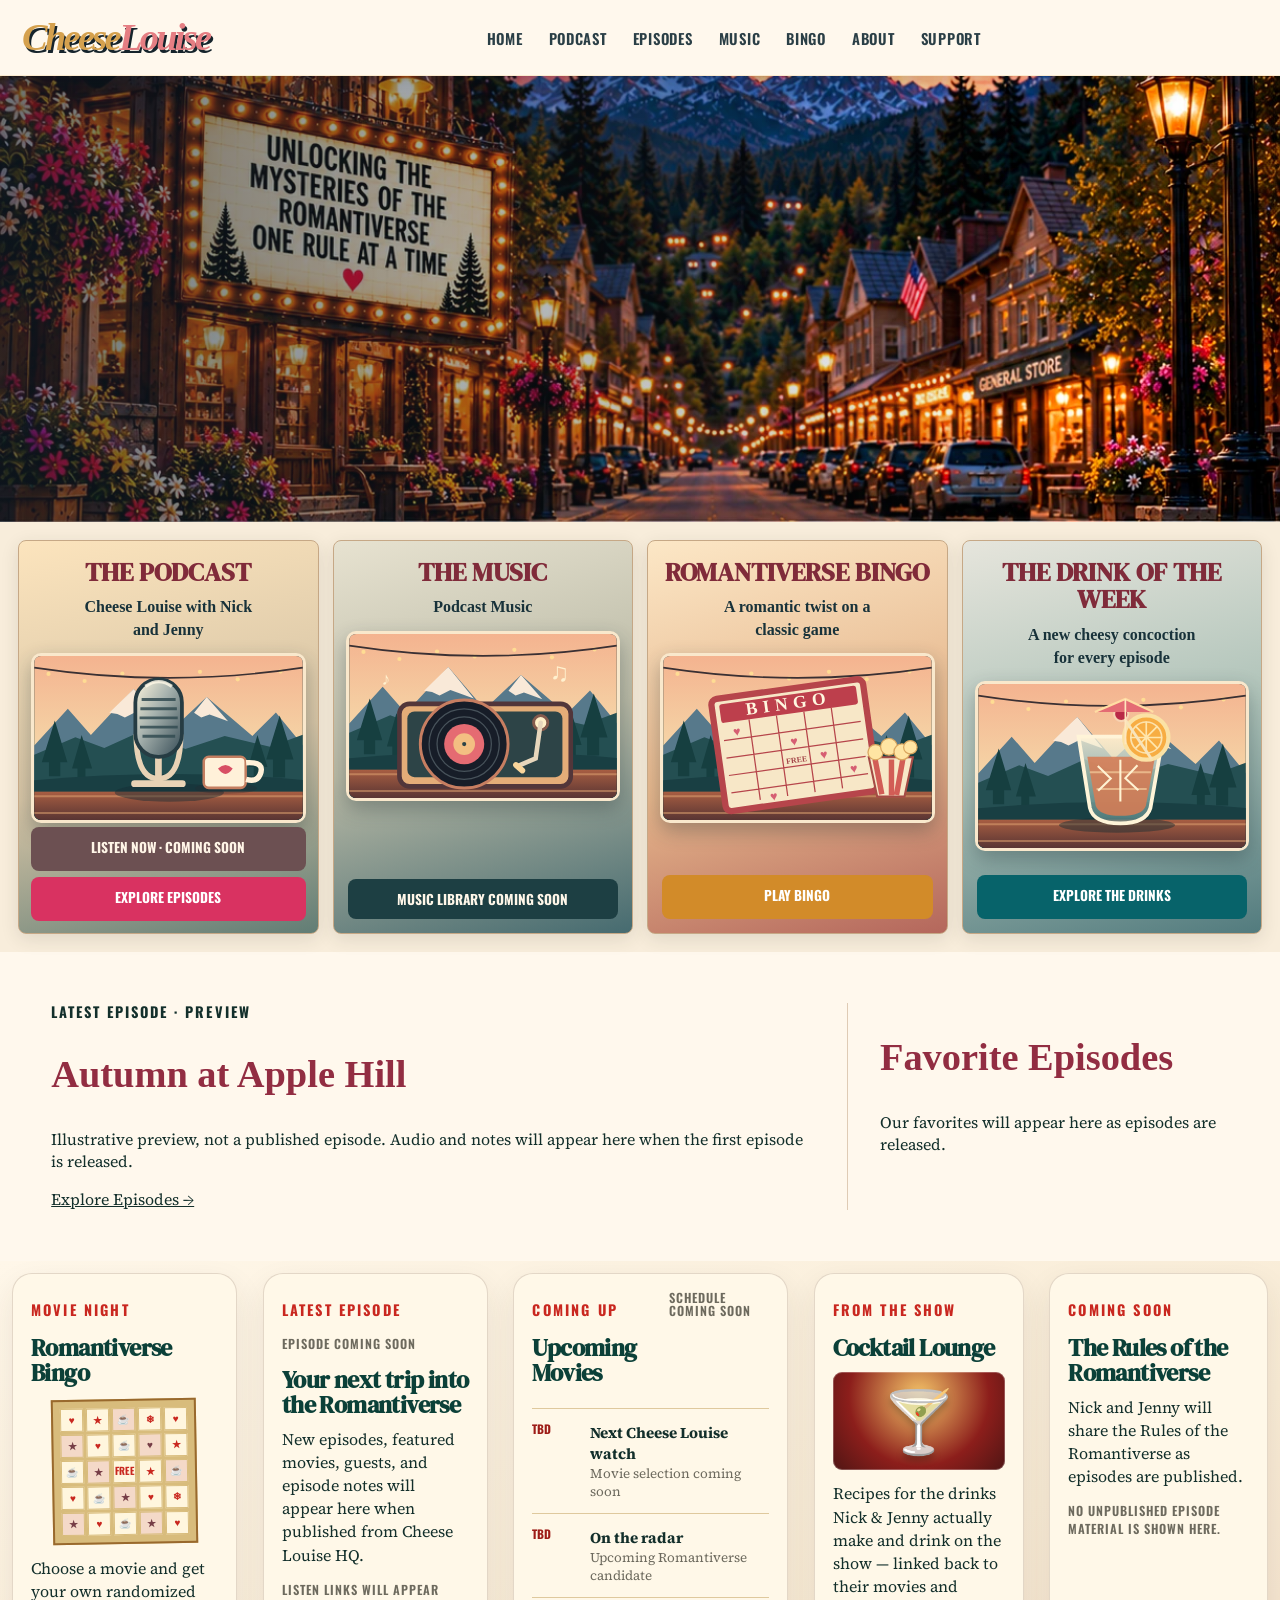
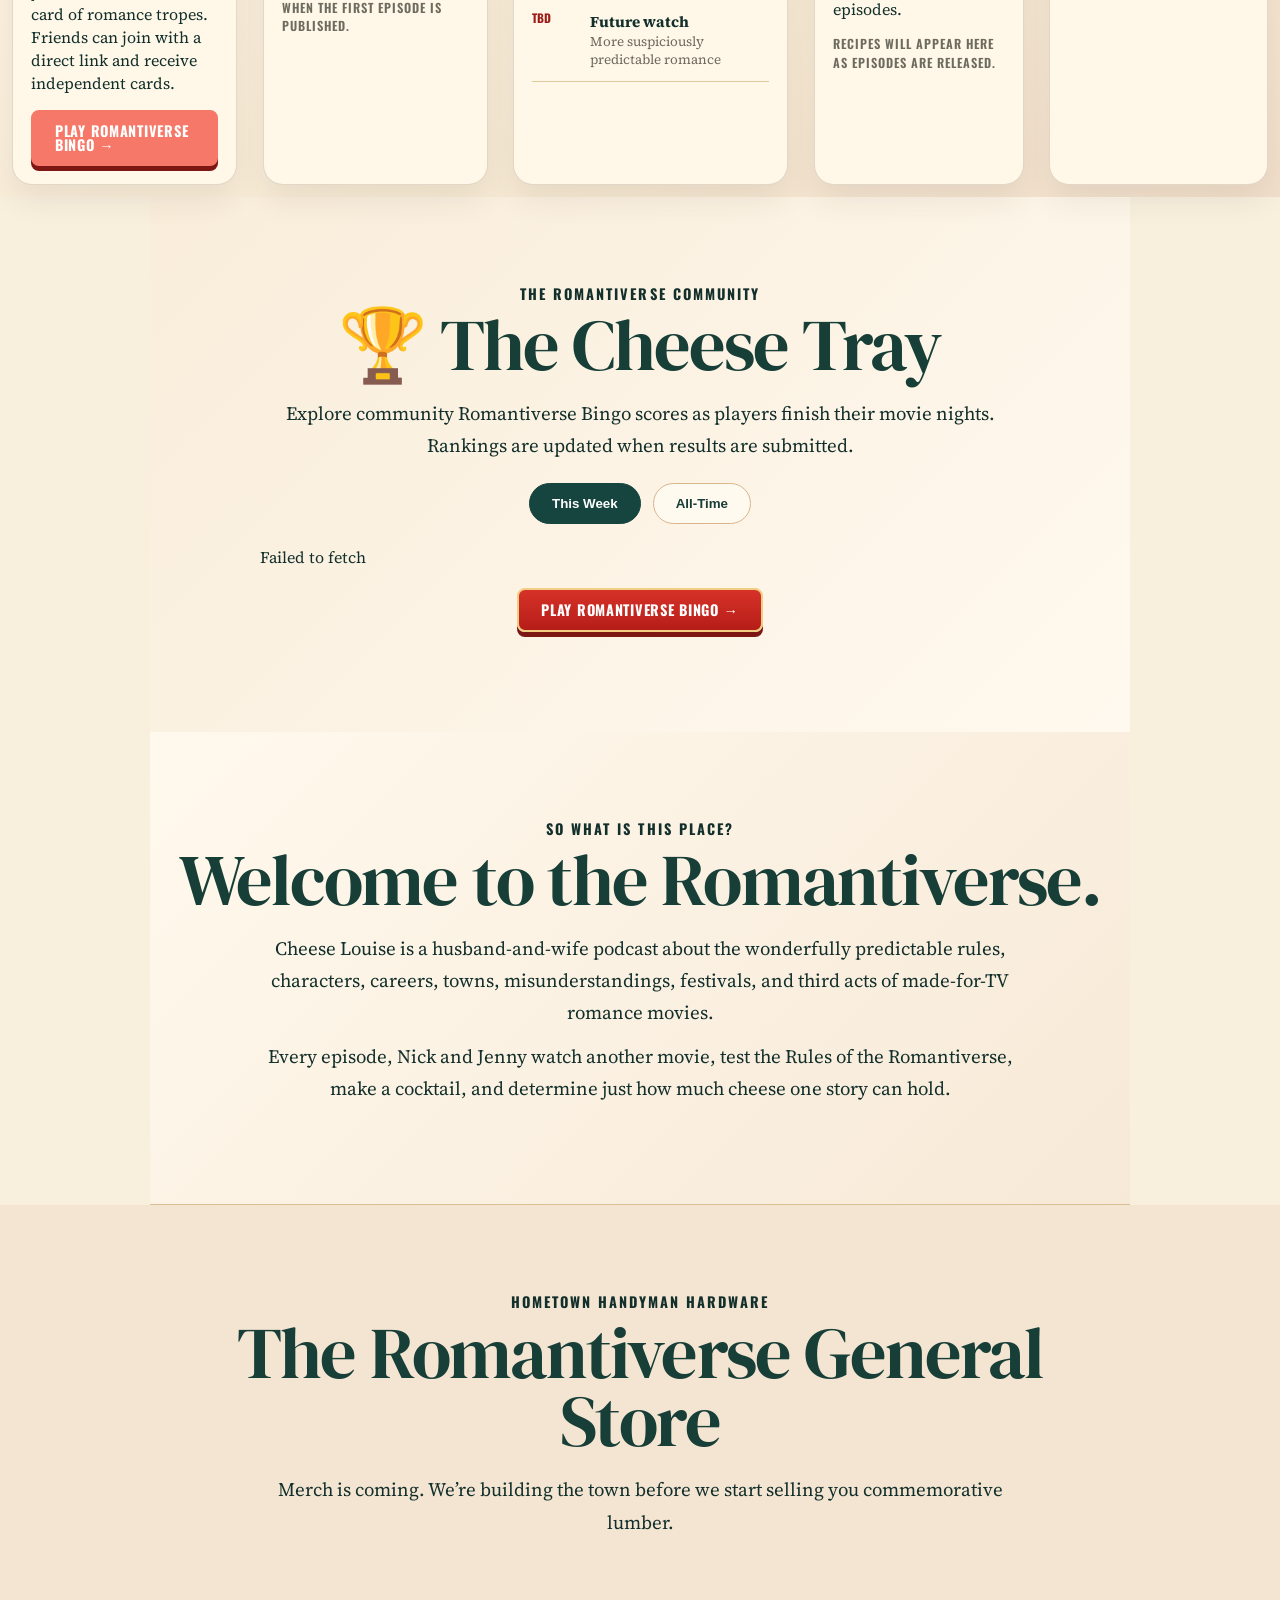
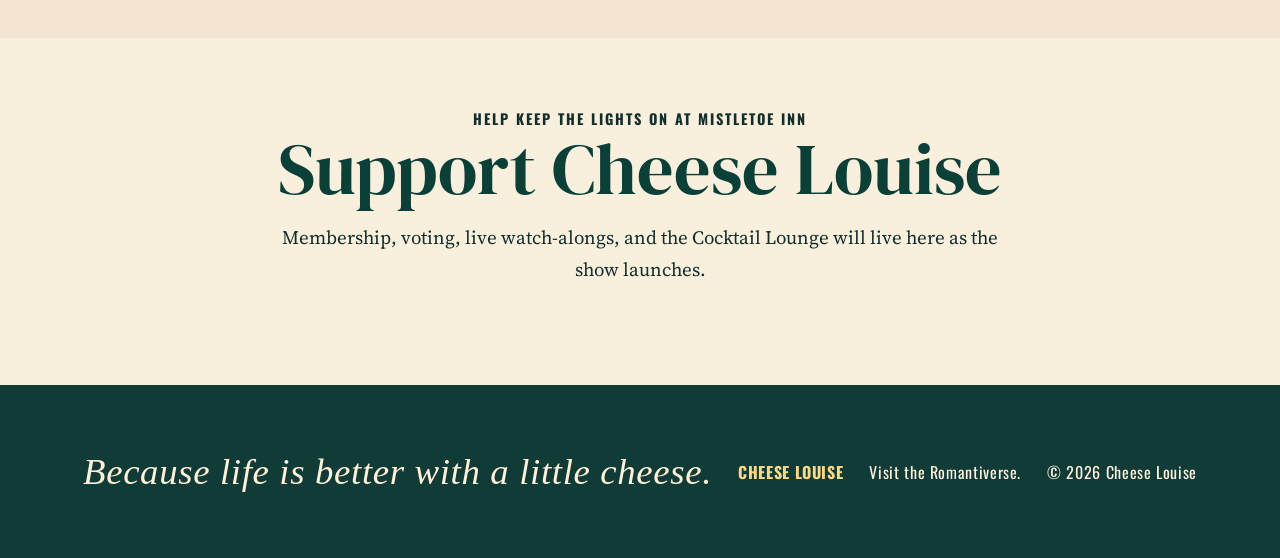
==== preview/index.html @ c1e7d3dd "Add isolated noindex public mobile preview of approved mountain-town homepage" ====
<!doctype html>
<html lang="en">
<head>
  <meta charset="utf-8" />
  <meta name="viewport" content="width=device-width, initial-scale=1" />
  <meta name="robots" content="noindex,nofollow" />
  <meta name="theme-color" content="#0b4038" />
  <meta name="description" content="Visit the Romantiverse with Cheese Louise — podcast news, Romantiverse Bingo, upcoming movies, and cocktails from the show." />
  <title>Cheese Louise — Visit the Romantiverse</title>
  <meta property="og:type" content="website" />
  <meta property="og:site_name" content="Cheese Louise" />
  <meta property="og:title" content="Cheese Louise — Visit the Romantiverse" />
  <meta property="og:description" content="Join Nick and Jenny in the Romantiverse: made-for-TV romance, Romantiverse Bingo, original music, and cocktails. Podcast episodes coming soon." />
  <meta name="twitter:card" content="summary" />
  <link rel="preconnect" href="https://fonts.googleapis.com" />
  <link rel="preconnect" href="https://fonts.gstatic.com" crossorigin />
  <link href="https://fonts.googleapis.com/css2?family=DM+Serif+Display:ital@0;1&family=Oswald:wght@400;500;600;700&family=Source+Serif+4:opsz,wght@8..60,400;8..60,600;8..60,700&display=swap" rel="stylesheet" />
  <link rel="stylesheet" href="styles.css" />
  <link rel="stylesheet" href="cinematic-theme.css?v=1" />
  <link rel="stylesheet" href="mountain-home.css?v=3" />
</head>
<body>
  <a class="skip-link" href="#features">Skip to content</a>
  <header class="site-header" data-header>
    <a class="brand-mark" href="#home" aria-label="Cheese Louise home">Cheese<span>Louise</span></a>
    <button class="menu-button" type="button" aria-label="Open menu" aria-expanded="false" data-menu-button>MENU</button>
    <nav class="main-nav" data-nav aria-label="Main navigation">
      <a class="active" href="#home">Home</a><a href="#podcast">Podcast</a><a href="#episodes">Episodes</a>
      <a href="#music">Music</a><a href="https://moldavite333.github.io/Romantiverse-Bingo-App/">Bingo</a>
      <a href="#about">About</a><a href="#support">Support</a>
    </nav>
  </header>
  <main id="home">
    <section class="hero" aria-labelledby="hero-title">
      <div class="hero-backdrop" aria-hidden="true"></div>
      <div class="hero-copy"><h1 id="hero-title">Unlocking the Mysteries of the Romantiverse<br>One Rule at a Time</h1></div>
    </section>
    <section class="homepage-features" id="features" aria-label="Explore Cheese Louise">
      <article class="homepage-tile tile-podcast" id="podcast"><h2>The Podcast</h2><p>Cheese Louise with Nick and Jenny</p><div class="tile-art" aria-hidden="true"><img src="assets/podcast-art.svg" alt="" loading="lazy" decoding="async"></div><div class="tile-actions"><span class="tile-action-placeholder" aria-label="Listen Now: first episode coming soon">Listen Now · Coming Soon</span><a href="#episodes">Explore Episodes</a></div></article>
      <article class="homepage-tile tile-music" id="music"><h2>The Music</h2><p>Podcast Music</p><div class="tile-art" aria-hidden="true"><img src="assets/music-art.svg" alt="" loading="lazy" decoding="async"></div><span class="tile-status">Music library coming soon</span></article>
      <article class="homepage-tile tile-bingo"><h2>Romantiverse Bingo</h2><p>A romantic twist on a classic game</p><div class="tile-art" aria-hidden="true"><img src="assets/bingo-art.svg" alt="" loading="lazy" decoding="async"></div><a class="tile-link" href="https://moldavite333.github.io/Romantiverse-Bingo-App/">Play Bingo</a></article>
      <article class="homepage-tile tile-drink"><h2>The Drink of the Week</h2><p>A new cheesy concoction for every episode</p><div class="tile-art" aria-hidden="true"><img src="assets/drink-art.svg" alt="" loading="lazy" decoding="async"></div><a class="tile-link" href="#cocktails">Explore the Drinks</a></article>
    </section>
    <section class="episode-spotlight" aria-labelledby="spotlight-title"><div><p class="section-kicker">Latest Episode · Preview</p><h2 id="spotlight-title">Autumn at Apple Hill</h2><p>Illustrative preview, not a published episode. Audio and notes will appear here when the first episode is released.</p><a href="#episodes">Explore Episodes →</a></div><div><h2>Favorite Episodes</h2><p>Our favorites will appear here as episodes are released.</p></div></section>
    <section class="weekly-strip" aria-label="This week in the Romantiverse">
      <article class="feature-card bingo-card" id="bingo">
        <p class="card-kicker">Movie Night</p>
        <h2>Romantiverse Bingo</h2>
        <div class="mini-bingo" aria-hidden="true">
          <span>♥</span><span>★</span><span>☕</span><span>❄</span><span>♥</span>
          <span>★</span><span>♥</span><span>☕</span><span>♥</span><span>★</span>
          <span>☕</span><span>★</span><span>FREE</span><span>★</span><span>☕</span>
          <span>♥</span><span>☕</span><span>★</span><span>♥</span><span>❄</span>
          <span>★</span><span>♥</span><span>☕</span><span>★</span><span>♥</span>
        </div>
        <p>Choose a movie and get your own randomized card of romance tropes. Friends can join with a direct link and receive independent cards.</p>
        <a class="button button-primary full" href="https://moldavite333.github.io/Romantiverse-Bingo-App/">Play Romantiverse Bingo →</a>
      </article>

      <article class="feature-card" id="episodes">
        <p class="card-kicker">Latest Episode</p>
        <p class="meta">Episode coming soon</p>
        <h2>Your next trip into the Romantiverse</h2>
        <p>New episodes, featured movies, guests, and episode notes will appear here when published from Cheese Louise HQ.</p>
        <p class="meta">Listen links will appear when the first episode is published.</p>
      </article>

      <article class="feature-card movies-card" id="movies">
        <div class="card-heading-row">
          <div>
            <p class="card-kicker">Coming Up</p>
            <h2>Upcoming Movies</h2>
          </div>
          <span class="meta">Schedule coming soon</span>
        </div>
        <div class="movie-list">
          <div><time>TBD</time><strong>Next Cheese Louise watch</strong><small>Movie selection coming soon</small></div>
          <div><time>TBD</time><strong>On the radar</strong><small>Upcoming Romantiverse candidate</small></div>
          <div><time>TBD</time><strong>Future watch</strong><small>More suspiciously predictable romance</small></div>
        </div>
      </article>

      <article class="feature-card" id="cocktails">
        <p class="card-kicker">From the Show</p>
        <h2>Cocktail Lounge</h2>
        <div class="cocktail-illustration" aria-hidden="true"><span>🍸</span></div>
        <p>Recipes for the drinks Nick & Jenny actually make and drink on the show — linked back to their movies and episodes.</p>
        <p class="meta">Recipes will appear here as episodes are released.</p>
      </article>

      <article class="feature-card" id="rules">
        <p class="card-kicker">Coming Soon</p>
        <h2>The Rules of the Romantiverse</h2>
        <p>Nick and Jenny will share the Rules of the Romantiverse as episodes are published.</p>
        <p class="meta">No unpublished episode material is shown here.</p>
      </article>
    </section>

<section class="content-section cheese-tray-section" id="cheese-tray">
      <p class="section-kicker">The Romantiverse Community</p>
      <h2>🏆 The Cheese Tray</h2>
      <p>Explore community Romantiverse Bingo scores as players finish their movie nights. Rankings are updated when results are submitted.</p>
      <div class="tray-period-buttons"><button type="button" data-tray-period="week" aria-pressed="true">This Week</button><button type="button" data-tray-period="all" aria-pressed="false">All-Time</button></div>
      <div data-cheese-tray role="status" aria-live="polite">Loading community rankings…</div>
      <p><a class="button button-primary" href="https://moldavite333.github.io/Romantiverse-Bingo-App/">Play Romantiverse Bingo →</a></p>
    </section>
    <section class="content-section concept-section" id="about">
      <p class="section-kicker">So what is this place?</p>
      <h2>Welcome to the Romantiverse.</h2>
      <p>Cheese Louise is a husband-and-wife podcast about the wonderfully predictable rules, characters, careers, towns, misunderstandings, festivals, and third acts of made-for-TV romance movies.</p>
      <p>Every episode, Nick and Jenny watch another movie, test the Rules of the Romantiverse, make a cocktail, and determine just how much cheese one story can hold.</p>
    </section>

    <section class="content-section shop-placeholder" id="shop">
      <p class="section-kicker">Hometown Handyman Hardware</p>
      <h2>The Romantiverse General Store</h2>
      <p>Merch is coming. We’re building the town before we start selling you commemorative lumber.</p>
    </section>

    <section class="support-section" id="support">
      <p class="section-kicker">Help keep the lights on at Mistletoe Inn</p>
      <h2>Support Cheese Louise</h2>
      <p>Membership, voting, live watch-alongs, and the Cocktail Lounge will live here as the show launches.</p>
    </section>
  </main>

  <footer><p class="footer-tagline">Because life is better with a little cheese.</p>
    <strong>Cheese Louise</strong>
    <span>Visit the Romantiverse.</span>
    <span>© <span data-year></span> Cheese Louise</span>
  </footer>

  <div class="toast" role="status" aria-live="polite" data-toast></div>
  <script src="app.js?v=20261023a"></script>
  <script src="cheese-tray.js?v=1" defer></script>
</body>
</html>
---- preview/styles.css ----
:root {
  --forest: #0b4038;
  --forest-2: #082e29;
  --pine: #0e5a4e;
  --red: #c9271f;
  --red-dark: #9d1c17;
  --cream: #f6e7c7;
  --paper: #fff8e8;
  --gold: #d7a843;
  --ink: #18322d;
  --muted: #6d6a5e;
  --sky: #75c7de;
  --shadow: 0 14px 35px rgba(16, 42, 35, .18);
}

* { box-sizing: border-box; }
html { scroll-behavior: smooth; }
body {
  margin: 0;
  color: var(--ink);
  background: #f5ecd9;
  font-family: "Source Serif 4", Georgia, serif;
}
a { color: inherit; }
button, a { -webkit-tap-highlight-color: transparent; }

.site-header {
  position: sticky;
  top: 0;
  z-index: 50;
  min-height: 62px;
  display: grid;
  grid-template-columns: auto 1fr auto;
  align-items: center;
  gap: 18px;
  padding: 0 22px;
  background: rgba(8, 46, 41, .97);
  border-bottom: 1px solid rgba(255,255,255,.14);
  color: white;
  box-shadow: 0 8px 24px rgba(0,0,0,.12);
}
.brand-mark {
  width: 46px;
  height: 46px;
  display: grid;
  place-items: center;
  text-decoration: none;
  background: var(--red);
  border: 2px solid var(--cream);
  font-family: Oswald, sans-serif;
  font-weight: 700;
  letter-spacing: .08em;
  transform: translateY(6px);
  box-shadow: 0 5px 0 #7d1613;
}
.main-nav {
  display: flex;
  align-items: center;
  justify-content: center;
  gap: 26px;
  font: 600 .92rem/1 Oswald, sans-serif;
  text-transform: uppercase;
  letter-spacing: .05em;
}
.main-nav a {
  padding: 22px 0 18px;
  text-decoration: none;
  opacity: .9;
  border-bottom: 3px solid transparent;
}
.main-nav a:hover,
.main-nav a.active { color: #fff4cf; border-bottom-color: var(--gold); }
.support-button {
  text-decoration: none;
  background: var(--cream);
  color: var(--ink);
  border: 2px solid #b67f35;
  border-radius: 9px;
  padding: 10px 14px;
  font: 700 .82rem/1 Oswald, sans-serif;
  text-transform: uppercase;
  letter-spacing: .06em;
  box-shadow: inset 0 0 0 2px rgba(255,255,255,.5), 0 4px 0 #754c22;
}
.support-button span { color: var(--red); }
.menu-button { display: none; }

.hero {
  position: relative;
  overflow: hidden;
  min-height: 700px;
  border-bottom: 8px solid #e8d2aa;
  background:
    linear-gradient(to bottom, rgba(117,199,222,.95) 0 31%, rgba(111,157,94,.9) 31% 58%, rgba(218,192,130,.95) 58% 100%);
}
.hero::before {
  content: "";
  position: absolute;
  inset: 0;
  background:
    radial-gradient(circle at 88% 14%, rgba(255,218,91,.85) 0 4%, transparent 4.2%),
    linear-gradient(154deg, transparent 0 30%, rgba(255,255,255,.85) 30% 33%, transparent 33% 100%),
    linear-gradient(206deg, transparent 0 28%, rgba(255,255,255,.7) 28% 31%, transparent 31% 100%);
  opacity: .6;
  pointer-events: none;
}
.hero-backdrop {
  position: absolute;
  inset: 0;
  background-image: url("assets/romantiverse-town.jpg");
  background-size: cover;
  background-position: center top;
  opacity: .12;
  mix-blend-mode: multiply;
}
.hero-copy {
  position: relative;
  z-index: 4;
  text-align: center;
  padding: 28px 20px 0;
  max-width: 980px;
  margin: 0 auto;
}
.eyebrow,
.section-kicker,
.card-kicker,
.town-hint {
  margin: 0;
  font: 700 .9rem/1.2 Oswald, sans-serif;
  text-transform: uppercase;
  letter-spacing: .14em;
}
.eyebrow {
  display: inline-block;
  padding: 8px 22px;
  color: var(--forest);
  background: var(--paper);
  border-radius: 4px;
  transform: rotate(-1deg);
  box-shadow: 0 4px 0 rgba(113,70,34,.2);
}
.hero h1 {
  margin: -2px 0 0;
  color: var(--red);
  font-family: "DM Serif Display", Georgia, serif;
  font-size: clamp(4.8rem, 10vw, 9rem);
  line-height: .88;
  letter-spacing: -.055em;
  text-shadow:
    0 3px 0 #f9e9b9,
    0 7px 0 #d7a843,
    0 12px 18px rgba(78,41,18,.2);
}
.tagline {
  display: inline-block;
  margin: 6px 0 16px;
  padding: 7px 16px 6px;
  background: rgba(255,248,232,.94);
  font: 700 .95rem/1.35 Oswald, sans-serif;
  text-transform: uppercase;
  letter-spacing: .045em;
  transform: rotate(.5deg);
  border-radius: 3px;
}
.hero-actions { display: flex; justify-content: center; gap: 14px; flex-wrap: wrap; }
.button {
  min-height: 44px;
  display: inline-flex;
  align-items: center;
  justify-content: center;
  gap: 9px;
  padding: 12px 22px;
  border: 0;
  border-radius: 8px;
  text-decoration: none;
  cursor: pointer;
  font: 700 .9rem/1 Oswald, sans-serif;
  text-transform: uppercase;
  letter-spacing: .05em;
  transition: transform .15s ease, box-shadow .15s ease, filter .15s ease;
}
.button:hover { transform: translateY(-2px); filter: saturate(1.1); }
.button-primary {
  color: white;
  background: linear-gradient(#d63228, #b61d18);
  border: 2px solid #f1ce83;
  box-shadow: 0 5px 0 #7d1714;
}
.button-paper {
  color: var(--ink);
  background: var(--paper);
  border: 2px solid #9b6a32;
  box-shadow: 0 5px 0 #77502c;
}
.button.full { width: 100%; }

.town {
  position: relative;
  z-index: 3;
  width: min(1500px, 100%);
  height: 445px;
  margin: 12px auto 0;
}
.town::before,
.town::after {
  content: "";
  position: absolute;
  left: 0;
  right: 0;
  pointer-events: none;
}
.town::before {
  bottom: 0;
  height: 290px;
  background:
    radial-gradient(ellipse at 18% 90%, #6fb2c5 0 12%, transparent 12.5%),
    radial-gradient(ellipse at 47% 115%, #6ca7bd 0 16%, transparent 16.5%),
    repeating-linear-gradient(72deg, transparent 0 32px, rgba(49,93,59,.22) 33px 35px),
    linear-gradient(#5d8e54 0 50%, #bd9a62 50% 100%);
  clip-path: polygon(0 32%, 10% 12%, 21% 28%, 34% 8%, 46% 35%, 58% 12%, 72% 34%, 84% 10%, 100% 28%, 100% 100%, 0 100%);
  opacity: .9;
}
.town-hint {
  position: absolute;
  left: 50%;
  top: 22px;
  transform: translateX(-50%);
  color: rgba(18,50,43,.66);
}
.landmark {
  position: absolute;
  z-index: 3;
  width: 190px;
  min-height: 94px;
  padding: 14px 12px 12px;
  display: flex;
  flex-direction: column;
  align-items: center;
  justify-content: center;
  text-align: center;
  text-decoration: none;
  color: var(--ink);
  background:
    linear-gradient(145deg, rgba(255,248,232,.97), rgba(244,220,176,.97));
  border: 3px solid #9e6b34;
  border-radius: 8px 8px 13px 13px;
  box-shadow: 0 7px 0 #76502b, 0 16px 25px rgba(38,58,46,.18);
  transform: rotate(var(--tilt, 0deg));
  transition: transform .16s ease, filter .16s ease;
}
.landmark:hover { transform: rotate(var(--tilt, 0deg)) translateY(-5px) scale(1.03); filter: saturate(1.08); }
.landmark::before {
  content: "";
  position: absolute;
  width: 74%;
  height: 55px;
  bottom: -48px;
  left: 13%;
  background: linear-gradient(#7d3d21 0 28%, #d95b37 28% 100%);
  clip-path: polygon(0 30%, 50% 0, 100% 30%, 92% 30%, 92% 100%, 8% 100%, 8% 30%);
  z-index: -1;
  opacity: .92;
}
.landmark span {
  color: var(--red-dark);
  font: italic 700 1.2rem/1 "DM Serif Display", Georgia, serif;
}
.landmark strong {
  margin-top: 7px;
  display: inline-block;
  color: white;
  background: var(--forest);
  border-radius: 99px;
  padding: 6px 10px;
  font: 600 .72rem/1 Oswald, sans-serif;
  text-transform: uppercase;
  letter-spacing: .06em;
}
.landmark-about { left: 5%; bottom: 115px; --tilt: -1deg; }
.landmark-episodes { left: 27%; bottom: 80px; --tilt: .8deg; }
.landmark-movies { left: 45%; bottom: 28px; --tilt: -.7deg; }
.landmark-bingo { right: 26%; bottom: 122px; --tilt: 1deg; }
.landmark-cocktails { right: 5%; bottom: 92px; --tilt: -.5deg; }
.landmark-rules { left: 21%; bottom: -10px; --tilt: .5deg; }
.landmark-shop { right: 20%; bottom: -6px; --tilt: -.7deg; }

.weekly-strip {
  position: relative;
  z-index: 8;
  display: grid;
  grid-template-columns: 1.05fr 1.05fr 1.28fr .98fr 1.02fr;
  gap: 10px;
  padding: 12px;
  background: #ead4aa;
}
.feature-card {
  min-height: 330px;
  padding: 18px;
  background: var(--paper);
  border: 1px solid #d7b77d;
  border-radius: 14px;
  box-shadow: inset 0 0 0 1px rgba(255,255,255,.8);
}
.feature-card h2 {
  margin: 3px 0 10px;
  font-family: "DM Serif Display", Georgia, serif;
  color: var(--forest);
  line-height: 1.05;
}
.feature-card p { margin: 8px 0 14px; line-height: 1.45; }
.card-kicker { color: var(--red); }
.meta { color: var(--muted); font: 600 .78rem/1 Oswald, sans-serif; text-transform: uppercase; letter-spacing: .08em; }
.card-heading-row { display: flex; align-items: flex-start; justify-content: space-between; gap: 12px; }
.card-heading-row > a { font: 600 .72rem/1 Oswald, sans-serif; text-transform: uppercase; text-decoration: none; }
.mini-bingo {
  display: grid;
  grid-template-columns: repeat(5, 1fr);
  gap: 3px;
  width: 145px;
  margin: 13px auto;
  padding: 7px;
  background: #d8bc7c;
  border: 2px solid #99692d;
  transform: rotate(-1deg);
}
.mini-bingo span {
  aspect-ratio: 1;
  display: grid;
  place-items: center;
  background: #fff6de;
  color: var(--red);
  font: 700 .63rem/1 Oswald, sans-serif;
  border: 1px solid #d8bc7c;
}
.movie-list { margin-top: 12px; border-top: 1px solid #dfc99d; }
.movie-list div {
  display: grid;
  grid-template-columns: 48px 1fr;
  gap: 0 10px;
  padding: 13px 0;
  border-bottom: 1px solid #dfc99d;
}
.movie-list time { grid-row: 1 / 3; font: 700 .74rem/1.25 Oswald, sans-serif; color: var(--red-dark); }
.movie-list strong { font-size: .95rem; }
.movie-list small { color: var(--muted); }
.cocktail-illustration {
  display: grid;
  place-items: center;
  height: 98px;
  margin: 12px 0;
  border-radius: 9px;
  background: radial-gradient(circle at 50% 25%, #f6c76a, #8c1e1b 62%, #4f1514);
  box-shadow: inset 0 0 0 1px rgba(255,255,255,.25);
}
.cocktail-illustration span { font-size: 3.8rem; filter: drop-shadow(0 5px 3px rgba(0,0,0,.25)); }
blockquote {
  margin: 18px 0 22px;
  font-family: "DM Serif Display", Georgia, serif;
  font-size: 1.18rem;
  line-height: 1.35;
}

.content-section,
.support-section {
  max-width: 980px;
  margin: 0 auto;
  padding: 88px 24px;
  text-align: center;
}
.content-section h2,
.support-section h2 {
  margin: 8px 0 18px;
  font: 400 clamp(2.4rem, 6vw, 4.5rem)/.95 "DM Serif Display", Georgia, serif;
  color: var(--forest);
}
.content-section > p:not(.section-kicker),
.support-section > p:not(.section-kicker) {
  max-width: 760px;
  margin: 12px auto;
  font-size: 1.18rem;
  line-height: 1.7;
}
.concept-section { border-bottom: 1px solid #d8c092; }
.shop-placeholder { background: #efe0bf; max-width: none; }
.shop-placeholder > * { max-width: 850px; margin-left: auto !important; margin-right: auto !important; }
.support-section { padding-top: 72px; }

footer {
  min-height: 110px;
  display: flex;
  align-items: center;
  justify-content: center;
  gap: 26px;
  flex-wrap: wrap;
  padding: 28px;
  color: #f5ead4;
  background: var(--forest-2);
  font-family: Oswald, sans-serif;
  letter-spacing: .04em;
}
footer strong { color: #ffd883; text-transform: uppercase; }

.toast {
  position: fixed;
  right: 18px;
  bottom: 18px;
  z-index: 100;
  max-width: 340px;
  padding: 12px 16px;
  color: white;
  background: var(--forest);
  border: 2px solid #d9b86d;
  border-radius: 8px;
  box-shadow: var(--shadow);
  transform: translateY(140%);
  opacity: 0;
  transition: .22s ease;
}
.toast.show { transform: translateY(0); opacity: 1; }

@media (max-width: 1220px) {
  .main-nav { gap: 14px; font-size: .8rem; }
  .weekly-strip { grid-template-columns: repeat(2, minmax(0,1fr)); }
  .weekly-strip .movies-card { grid-column: span 2; }
  .landmark { width: 168px; }
}

@media (max-width: 860px) {
  .site-header { grid-template-columns: auto 1fr auto; min-height: 58px; }
  .menu-button {
    display: block;
    justify-self: end;
    color: white;
    background: transparent;
    border: 1px solid rgba(255,255,255,.35);
    border-radius: 6px;
    padding: 8px 10px;
    font: 700 .78rem Oswald, sans-serif;
  }
  .support-button { display: none; }
  .main-nav {
    position: absolute;
    top: 58px;
    left: 0;
    right: 0;
    display: none;
    flex-direction: column;
    align-items: stretch;
    gap: 0;
    padding: 8px 18px 18px;
    background: var(--forest-2);
  }
  .main-nav.open { display: flex; }
  .main-nav a { padding: 13px 8px; border-bottom: 1px solid rgba(255,255,255,.12); }
  .hero { min-height: 1040px; }
  .hero-copy { padding-top: 22px; }
  .hero h1 { font-size: clamp(4.2rem, 18vw, 7.3rem); }
  .desktop-only { display: none; }
  .town {
    height: 700px;
    margin-top: 12px;
    display: grid;
    grid-template-columns: 1fr 1fr;
    gap: 14px;
    align-content: end;
    padding: 250px 16px 18px;
  }
  .town::before { height: 100%; opacity: .34; }
  .town-hint { top: 200px; }
  .landmark,
  .landmark-about,
  .landmark-episodes,
  .landmark-movies,
  .landmark-bingo,
  .landmark-cocktails,
  .landmark-rules,
  .landmark-shop {
    position: relative;
    left: auto;
    right: auto;
    bottom: auto;
    width: 100%;
    min-height: 96px;
    transform: none;
  }
  .landmark:hover { transform: translateY(-3px); }
  .landmark::before { display: none; }
}

@media (max-width: 620px) {
  .site-header { padding: 0 12px; }
  .brand-mark { width: 42px; height: 42px; }
  .hero { min-height: 1120px; }
  .eyebrow { font-size: .72rem; }
  .tagline { font-size: .78rem; }
  .hero-actions { flex-direction: column; align-items: stretch; padding: 0 20px; }
  .hero-actions .button { width: 100%; }
  .town { grid-template-columns: 1fr; height: 835px; padding-top: 235px; }
  .town-hint { top: 190px; }
  .weekly-strip { grid-template-columns: 1fr; }
  .weekly-strip .movies-card { grid-column: auto; }
  .feature-card { min-height: auto; }
  .content-section,
  .support-section { padding: 62px 20px; }
  footer { flex-direction: column; gap: 8px; }
}
---- preview/cinematic-theme.css ----
/* Cheese Louise cinematic-storybook / modern-editorial design system.
   Progressive enhancement of the existing interactive town artwork. */
:root{--cl-ink:#132f2b;--cl-cream:#f8efdd;--cl-coral:#ff806e;--cl-gold:#dfaf64;--cl-plum:#472a43}
html{scroll-behavior:smooth}
body{background:var(--cl-cream);color:var(--cl-ink);-webkit-font-smoothing:antialiased}
.site-header{background:rgba(13,48,43,.96);border-bottom:1px solid rgba(238,192,113,.25);box-shadow:0 9px 30px rgba(7,30,27,.18);backdrop-filter:blur(16px)}
.site-header .main-nav a{transition:color .2s ease,background .2s ease}
.site-header .main-nav a:hover,.site-header .main-nav a:focus-visible{color:#ffcf9a}
.hero{isolation:isolate}
.hero:after{pointer-events:none;content:"";position:absolute;inset:0;background:linear-gradient(180deg,rgba(9,26,31,.12),transparent 32%,rgba(11,34,35,.08) 74%,rgba(14,41,36,.24));z-index:0}
.hero-copy,.town{z-index:2}
.hero h1{text-shadow:0 3px 1px rgba(67,25,37,.35),0 12px 38px rgba(20,14,24,.4)}
.hero .tagline{text-shadow:0 2px 12px rgba(0,0,0,.45)}
.button,.support-button{transition:transform .2s ease,box-shadow .2s ease,filter .2s ease}
.button:hover,.support-button:hover{transform:translateY(-3px);filter:brightness(1.04);box-shadow:0 12px 24px rgba(27,46,40,.22)}
.weekly-strip{background:linear-gradient(155deg,#fff7e9,#f8ebd5 64%,#f2dfcb);gap:clamp(14px,2vw,26px)}
.feature-card{border:1px solid rgba(101,70,53,.18);border-radius:20px;box-shadow:0 13px 32px rgba(58,46,37,.09);transition:transform .24s ease,box-shadow .24s ease;overflow:hidden}
.feature-card:hover{transform:translateY(-4px);box-shadow:0 19px 40px rgba(58,46,37,.16)}
.feature-card h2,.content-section h2{letter-spacing:-.025em}
.feature-card .card-kicker{letter-spacing:.15em;text-transform:uppercase}
.feature-card .button-primary{background:#f57868;border-color:#f57868;color:#fff}
.feature-card .button-primary:hover{background:#e75e54}
.mini-bingo span{transition:background .2s,transform .2s}
.bingo-card .mini-bingo span:nth-child(3n){background:#f4d9c8;color:#763d46}
.content-section{background:linear-gradient(135deg,#fff9ed,#f7e9d7)}
.content-section h2{color:#173e37}
.shop-placeholder{background:#f3e5d2}
footer{background:#113b36;color:#fff0da}
:focus-visible{outline:3px solid #f1a85e;outline-offset:4px}
@media(max-width:800px){.hero:after{display:none}.feature-card:hover{transform:none}.site-header{backdrop-filter:none}}
@media(prefers-reduced-motion:reduce){html{scroll-behavior:auto}.button,.support-button,.feature-card,.mini-bingo span{transition:none!important}}

.cheese-tray-section{background:linear-gradient(135deg,#f9edda,#fff9ef);text-align:center}
.cheese-tray-section>p{max-width:760px;margin-left:auto;margin-right:auto}
.tray-period-buttons{display:flex;gap:12px;justify-content:center;margin:22px auto}
.tray-period-buttons button{background:#fffaf0;border:1px solid #d9b58c;border-radius:28px;padding:12px 22px;font-weight:700;color:#183d38;cursor:pointer}
.tray-period-buttons button[aria-pressed=true]{background:#16453f;color:white;border-color:#16453f}
[data-cheese-tray]{max-width:760px;margin:20px auto;text-align:left}
.community-ranks{padding:0;list-style:none}
.community-ranks li{display:flex;align-items:center;justify-content:space-between;gap:18px;padding:15px 18px;background:#fffaf0;border:1px solid #ead7bc;border-radius:12px;margin:8px 0;box-shadow:0 5px 15px #203b3312}
.community-ranks li strong{color:#1d4b42}
@media(max-width:600px){.community-ranks li{flex-direction:column;align-items:flex-start;gap:4px}}
---- preview/mountain-home.css ----
/* Approved Cheese Louise mountain-town homepage — draft design branch */
:root{--mountain-cream:#fff5e7;--mountain-burgundy:#852c39;--mountain-teal:#075b5d;--mountain-gold:#e4a544}
.skip-link{position:absolute;left:1rem;top:-5rem;z-index:100;background:#fff;color:#111;padding:1rem}.skip-link:focus{top:1rem}
.site-header{background:#fff8ed;color:#142b35;box-shadow:0 3px 18px #14222a24;min-height:76px}
.brand-mark{width:auto;height:auto;background:none;border:0;box-shadow:none;transform:none;display:block;font:italic 700 clamp(1.6rem,3vw,2.6rem)/1 Georgia,serif;color:#d5a14e;letter-spacing:-.07em;text-shadow:2px 3px #16242c;padding:8px 0}
.brand-mark span{color:#e57e83}.site-header .main-nav a{color:#142b35}.site-header .main-nav a:hover,.site-header .main-nav a.active{color:#842f3c;border-bottom-color:#e3a443}
.hero{min-height:clamp(420px,43vw,620px);background:linear-gradient(180deg,#d87c8d 0%,#43516d 36%,#183e42 66%,#1d292e 100%);border:0;display:flex;align-items:center}
.hero::before{opacity:.35}.hero-backdrop{opacity:.85;mix-blend-mode:normal;background-position:center;background-size:cover}
.hero::after{background:linear-gradient(90deg,#14202bb5,transparent 78%)}
.hero-copy{margin:0 0 0 clamp(1rem,8vw,9rem);padding:2rem 0;max-width:min(530px,80%);text-align:left}
.hero h1{font:700 clamp(1.7rem,3vw,2.8rem)/1.12 Oswald,sans-serif;letter-spacing:.025em;text-transform:uppercase;color:#fff6dd;text-shadow:2px 3px #1a1c24,0 0 25px #f5ae4a;max-width:18ch;padding:1.2rem;background:#1b2529c9;border:8px solid #bd804b;outline:3px solid #f6c46c;box-shadow:0 0 0 10px #352721,0 0 25px #ffb75b80}
.homepage-features{display:grid;grid-template-columns:repeat(4,minmax(0,1fr));gap:14px;padding:18px;background:#f8eddb}
.homepage-tile{min-height:385px;position:relative;overflow:hidden;text-align:center;border-radius:8px;border:1px solid #c6a886;padding:18px 12px 82px;background:linear-gradient(165deg,#fce4bd,#d6c4a5 55%,#617d75);box-shadow:0 5px 18px #2c332a1e}
.homepage-tile:nth-child(2){background:linear-gradient(165deg,#e7e2d0,#b9b9a5 50%,#466b70)}.homepage-tile:nth-child(3){background:linear-gradient(165deg,#fce7c6,#e5b58b 55%,#b4675c)}.homepage-tile:nth-child(4){background:linear-gradient(165deg,#e6e5dc,#afc3b9 50%,#527b7e)}
.homepage-tile h2{font:700 clamp(1.25rem,2vw,2rem)/1.08 'DM Serif Display',Georgia,serif;text-transform:uppercase;color:#802b3a;margin:0 0 10px}
.homepage-tile p{font:600 1rem/1.4 Georgia,serif;color:#18323a;margin:0 auto;max-width:22ch}
.tile-art{height:170px;max-width:100%;margin:12px auto 0;overflow:hidden;border:3px solid #f9e8cc;border-radius:10px;box-shadow:0 8px 20px #182c3350;background:#284e53}
.tile-art img{display:block;width:100%;height:100%;object-fit:cover}
.tile-actions{position:absolute;bottom:12px;left:12px;right:12px;display:grid;gap:6px}.tile-actions a,.tile-actions .tile-action-placeholder,.tile-link{display:block;background:#d93261;color:#fff;text-decoration:none;text-align:center;border-radius:8px;padding:10px 8px;font:700 .85rem Oswald,sans-serif;text-transform:uppercase;min-height:44px}
.tile-actions .tile-action-placeholder{background:#6c5052;color:#fff5e7;cursor:default}
.tile-actions a+ a{background:#172b2f}.tile-link{position:absolute;bottom:14px;left:14px;right:14px;background:#07636a}.tile-bingo .tile-link{background:#d28b29}
.episode-spotlight{display:grid;grid-template-columns:2fr 1fr;gap:2rem;padding:clamp(1.5rem,4vw,4rem);background:#fff8ed}.episode-spotlight h2{font:700 clamp(1.7rem,3vw,2.8rem) Georgia,serif;color:#922d42}.episode-spotlight>div+div{border-left:1px solid #dfcbb5;padding-left:2rem}
.footer-tagline{font:italic clamp(1.4rem,3vw,2.3rem) Georgia,serif;text-align:center;color:#fff1d8}
@media(max-width:900px){.homepage-features{grid-template-columns:repeat(2,minmax(0,1fr))}.episode-spotlight{grid-template-columns:1fr}.episode-spotlight>div+div{border:0;border-top:1px solid #dfcbb5;padding:1rem 0 0}}
@media(max-width:600px){.homepage-features{grid-template-columns:1fr}.homepage-tile{min-height:355px}.hero-copy{margin-left:2rem}.hero h1{font-size:1.7rem}.site-header{min-height:62px}.brand-mark{font-size:1.7rem}}
@media(prefers-reduced-motion:reduce){*,*::before,*::after{scroll-behavior:auto!important;animation:none!important;transition:none!important}}

/* The previous map-based homepage used !important rules that hid the new
   marquee and forced a 230vw swipe canvas on mobile. Reset those rules here. */
.hero{aspect-ratio:auto;background-image:none;overflow:hidden;min-height:clamp(420px,43vw,620px)}
.hero-backdrop{display:block!important;position:absolute;inset:0;width:100%;height:100%;aspect-ratio:auto;background:url("assets/cheese-louise-approved-town-hero.webp") center / cover no-repeat;opacity:1;mix-blend-mode:normal;pointer-events:none}
.hero-copy{position:relative;left:auto;top:auto;width:auto;height:auto;aspect-ratio:auto;max-width:min(530px,80%);margin:0 0 0 clamp(1rem,8vw,9rem);padding:2rem 0;pointer-events:auto}
.hero-copy h1{display:block!important}
.tile-status{display:block;position:absolute;bottom:14px;left:14px;right:14px;padding:11px 8px;border-radius:8px;background:#1d3f43;color:#fff7e9;font:700 .85rem/1.35 Oswald,sans-serif;text-transform:uppercase}
@media(max-width:860px){
 .site-header .menu-button{color:#142b35;border-color:#627776}
 .site-header .main-nav a{color:#fff7e9}
 .site-header .main-nav a:hover,.site-header .main-nav a:focus-visible,.site-header .main-nav a.active{color:#ffcf9a}
}
@media(max-width:800px){
 .hero{width:100%;height:auto;aspect-ratio:auto;overflow:hidden;touch-action:auto}
 .hero-backdrop{position:absolute;inset:0;width:100%;height:100%;aspect-ratio:auto;background:url("assets/cheese-louise-approved-town-hero.webp") center / cover no-repeat;opacity:1}
 .hero-copy{position:relative;left:auto;top:auto;width:auto;height:auto;aspect-ratio:auto;max-width:min(530px,80%)}
}
@media(max-width:600px){
 .hero-copy{max-width:calc(100% - 2rem);margin:0 1rem;padding:2rem 0}
 .hero h1{max-width:100%;font-size:clamp(1.55rem,6vw,2.1rem)}
}

/* Clean illustrated hero: the earlier map JPG contains baked-in text and hotspots. */
.hero{background-image:none;}
.hero-backdrop{z-index:0;opacity:1;filter:saturate(1.1)}
.hero-copy{z-index:2}
.hero::after{z-index:1;background:linear-gradient(90deg,#14202b9e 0%,#14202b50 44%,transparent 80%)}

/* Approved original artwork already contains its marquee lettering. Keep an accessible heading without duplicating it visually. */
.hero-copy{position:absolute!important;width:1px!important;height:1px!important;padding:0!important;margin:-1px!important;overflow:hidden!important;clip:rect(0,0,0,0)!important;white-space:nowrap!important;border:0!important}
.hero{min-height:0;aspect-ratio:1223/426;background:#172c30}
.hero-backdrop{background-image:url("assets/cheese-louise-approved-town-hero.webp");background-size:cover;background-position:center}
@media(max-width:600px){.hero{aspect-ratio:1223/426;min-height:180px}.hero-backdrop{background-size:contain;background-repeat:no-repeat;background-color:#172c30}.hero::after{display:none}}
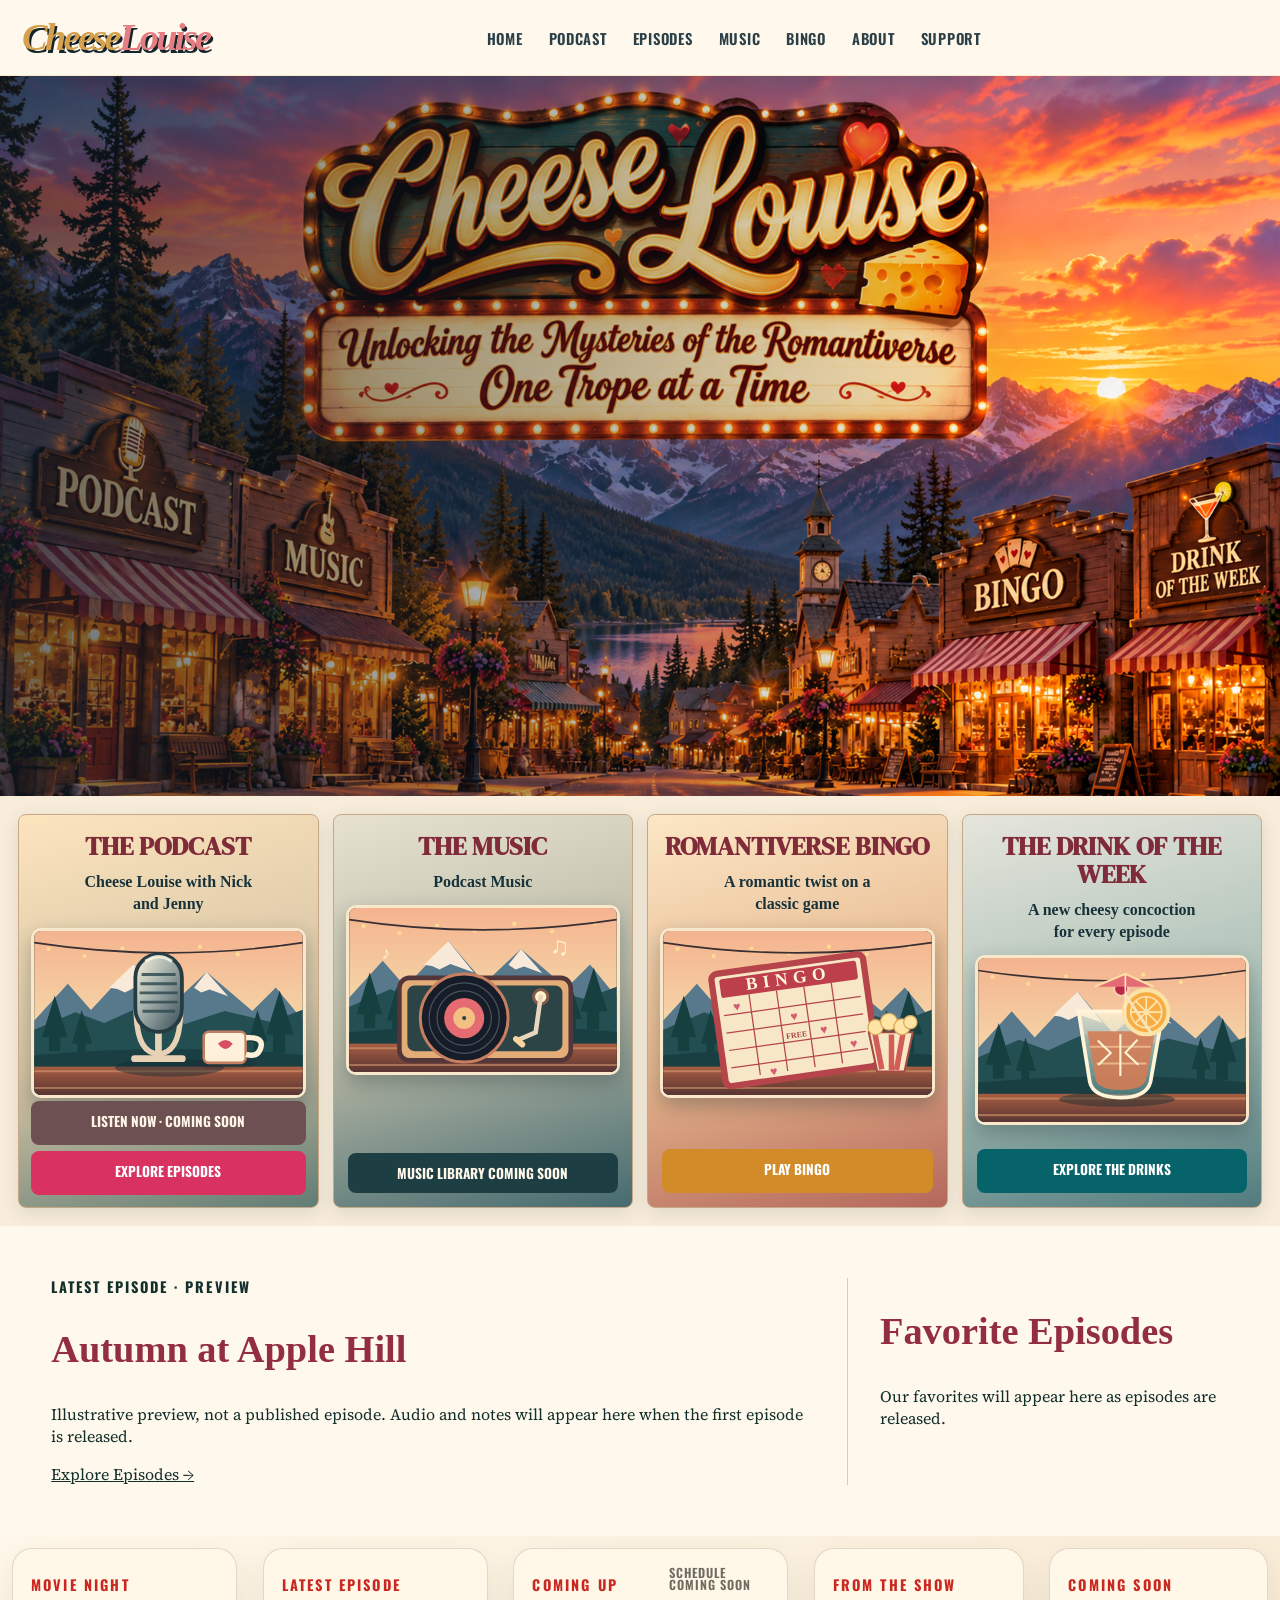
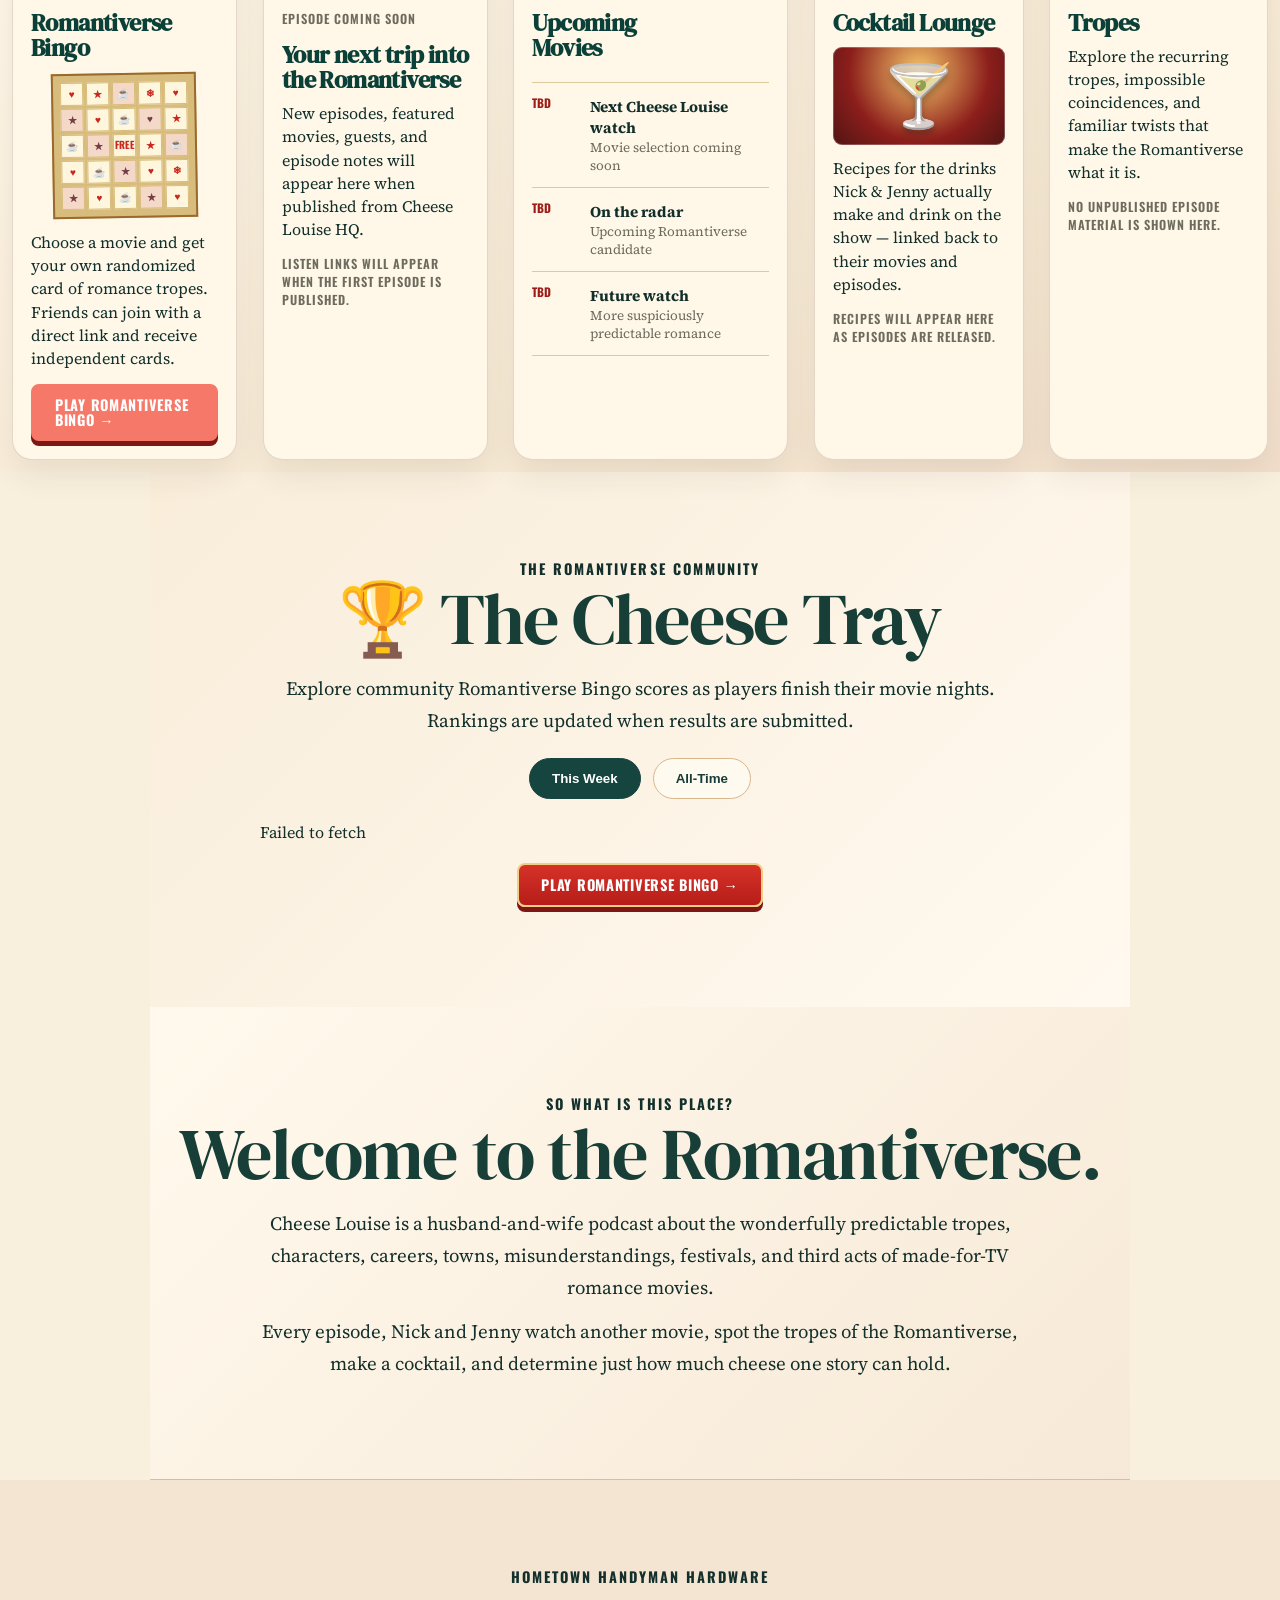
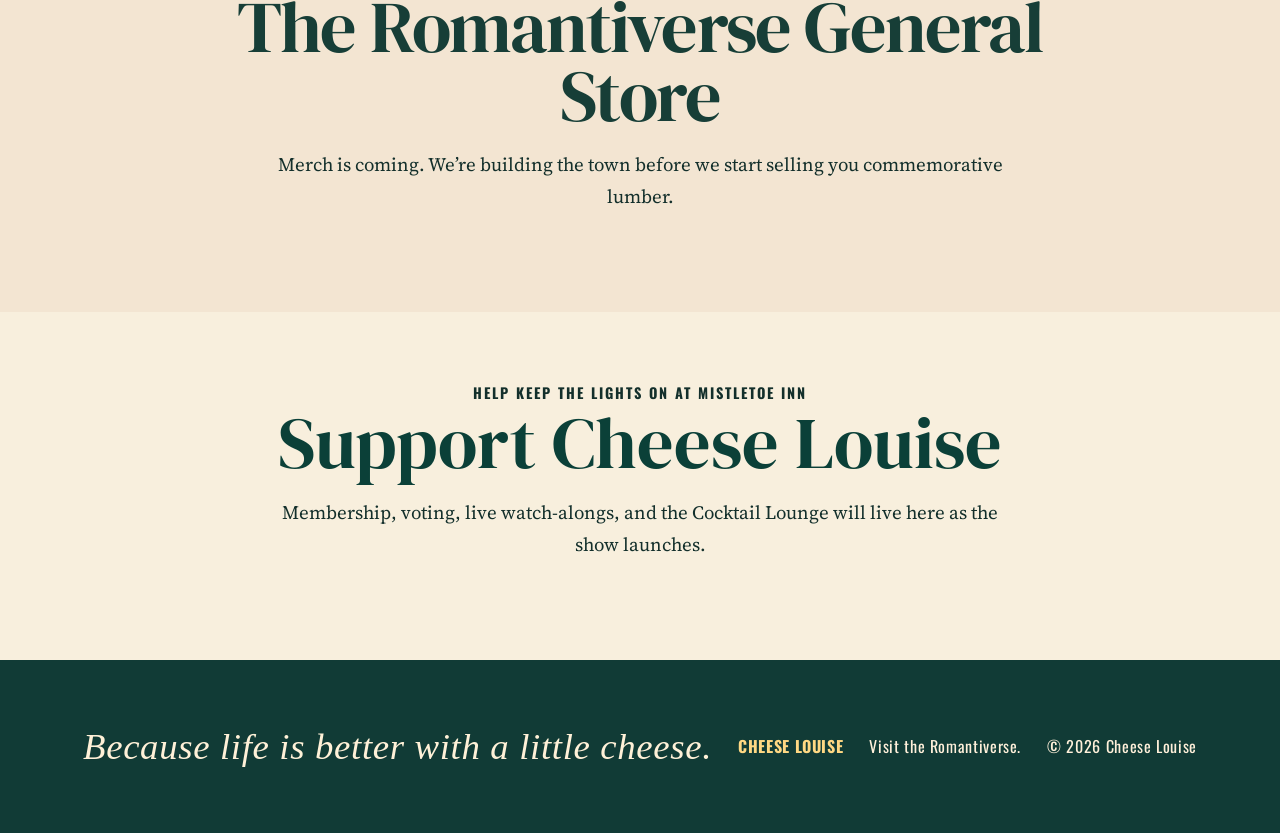
==== commit 66d788ac: "Refresh isolated mobile preview with approved trope marquee and exact asset verification" ====
--- a/preview/index.html
+++ b/preview/index.html
@@ -33,7 +33,7 @@
   <main id="home">
     <section class="hero" aria-labelledby="hero-title">
       <div class="hero-backdrop" aria-hidden="true"></div>
-      <div class="hero-copy"><h1 id="hero-title">Unlocking the Mysteries of the Romantiverse<br>One Rule at a Time</h1></div>
+      <div class="hero-copy"><h1 id="hero-title">Unlocking the Mysteries of the Romantiverse<br>One Trope at a Time</h1></div>
     </section>
     <section class="homepage-features" id="features" aria-label="Explore Cheese Louise">
       <article class="homepage-tile tile-podcast" id="podcast"><h2>The Podcast</h2><p>Cheese Louise with Nick and Jenny</p><div class="tile-art" aria-hidden="true"><img src="assets/podcast-art.svg" alt="" loading="lazy" decoding="async"></div><div class="tile-actions"><span class="tile-action-placeholder" aria-label="Listen Now: first episode coming soon">Listen Now · Coming Soon</span><a href="#episodes">Explore Episodes</a></div></article>
@@ -88,10 +88,10 @@
         <p class="meta">Recipes will appear here as episodes are released.</p>
       </article>
 
-      <article class="feature-card" id="rules">
+      <article class="feature-card" id="tropes">
         <p class="card-kicker">Coming Soon</p>
-        <h2>The Rules of the Romantiverse</h2>
-        <p>Nick and Jenny will share the Rules of the Romantiverse as episodes are published.</p>
+        <h2>Tropes</h2>
+        <p>Explore the recurring tropes, impossible coincidences, and familiar twists that make the Romantiverse what it is.</p>
         <p class="meta">No unpublished episode material is shown here.</p>
       </article>
     </section>
@@ -107,8 +107,8 @@
     <section class="content-section concept-section" id="about">
       <p class="section-kicker">So what is this place?</p>
       <h2>Welcome to the Romantiverse.</h2>
-      <p>Cheese Louise is a husband-and-wife podcast about the wonderfully predictable rules, characters, careers, towns, misunderstandings, festivals, and third acts of made-for-TV romance movies.</p>
-      <p>Every episode, Nick and Jenny watch another movie, test the Rules of the Romantiverse, make a cocktail, and determine just how much cheese one story can hold.</p>
+      <p>Cheese Louise is a husband-and-wife podcast about the wonderfully predictable tropes, characters, careers, towns, misunderstandings, festivals, and third acts of made-for-TV romance movies.</p>
+      <p>Every episode, Nick and Jenny watch another movie, spot the tropes of the Romantiverse, make a cocktail, and determine just how much cheese one story can hold.</p>
     </section>
 
     <section class="content-section shop-placeholder" id="shop">
--- a/preview/mountain-home.css
+++ b/preview/mountain-home.css
@@ -28,7 +28,7 @@
 /* The previous map-based homepage used !important rules that hid the new
    marquee and forced a 230vw swipe canvas on mobile. Reset those rules here. */
 .hero{aspect-ratio:auto;background-image:none;overflow:hidden;min-height:clamp(420px,43vw,620px)}
-.hero-backdrop{display:block!important;position:absolute;inset:0;width:100%;height:100%;aspect-ratio:auto;background:url("assets/cheese-louise-approved-town-hero.webp") center / cover no-repeat;opacity:1;mix-blend-mode:normal;pointer-events:none}
+.hero-backdrop{display:block!important;position:absolute;inset:0;width:100%;height:100%;aspect-ratio:auto;background:url("assets/file_000000002040823089deaccfc427b599.png") center / cover no-repeat;opacity:1;mix-blend-mode:normal;pointer-events:none}
 .hero-copy{position:relative;left:auto;top:auto;width:auto;height:auto;aspect-ratio:auto;max-width:min(530px,80%);margin:0 0 0 clamp(1rem,8vw,9rem);padding:2rem 0;pointer-events:auto}
 .hero-copy h1{display:block!important}
 .tile-status{display:block;position:absolute;bottom:14px;left:14px;right:14px;padding:11px 8px;border-radius:8px;background:#1d3f43;color:#fff7e9;font:700 .85rem/1.35 Oswald,sans-serif;text-transform:uppercase}
@@ -39,7 +39,7 @@
 }
 @media(max-width:800px){
  .hero{width:100%;height:auto;aspect-ratio:auto;overflow:hidden;touch-action:auto}
- .hero-backdrop{position:absolute;inset:0;width:100%;height:100%;aspect-ratio:auto;background:url("assets/cheese-louise-approved-town-hero.webp") center / cover no-repeat;opacity:1}
+ .hero-backdrop{position:absolute;inset:0;width:100%;height:100%;aspect-ratio:auto;background:url("assets/file_000000002040823089deaccfc427b599.png") center / cover no-repeat;opacity:1}
  .hero-copy{position:relative;left:auto;top:auto;width:auto;height:auto;aspect-ratio:auto;max-width:min(530px,80%)}
 }
 @media(max-width:600px){
@@ -55,6 +55,6 @@
 
 /* Approved original artwork already contains its marquee lettering. Keep an accessible heading without duplicating it visually. */
 .hero-copy{position:absolute!important;width:1px!important;height:1px!important;padding:0!important;margin:-1px!important;overflow:hidden!important;clip:rect(0,0,0,0)!important;white-space:nowrap!important;border:0!important}
-.hero{min-height:0;aspect-ratio:1223/426;background:#172c30}
-.hero-backdrop{background-image:url("assets/cheese-louise-approved-town-hero.webp");background-size:cover;background-position:center}
-@media(max-width:600px){.hero{aspect-ratio:1223/426;min-height:180px}.hero-backdrop{background-size:contain;background-repeat:no-repeat;background-color:#172c30}.hero::after{display:none}}
+.hero{min-height:0;aspect-ratio:1672/941;background:#172c30}
+.hero-backdrop{background-image:url("assets/file_000000002040823089deaccfc427b599.png");background-size:cover;background-position:center}
+@media(max-width:600px){.hero{aspect-ratio:1672/941;min-height:180px}.hero-backdrop{background-size:contain;background-repeat:no-repeat;background-color:#172c30}.hero::after{display:none}}
